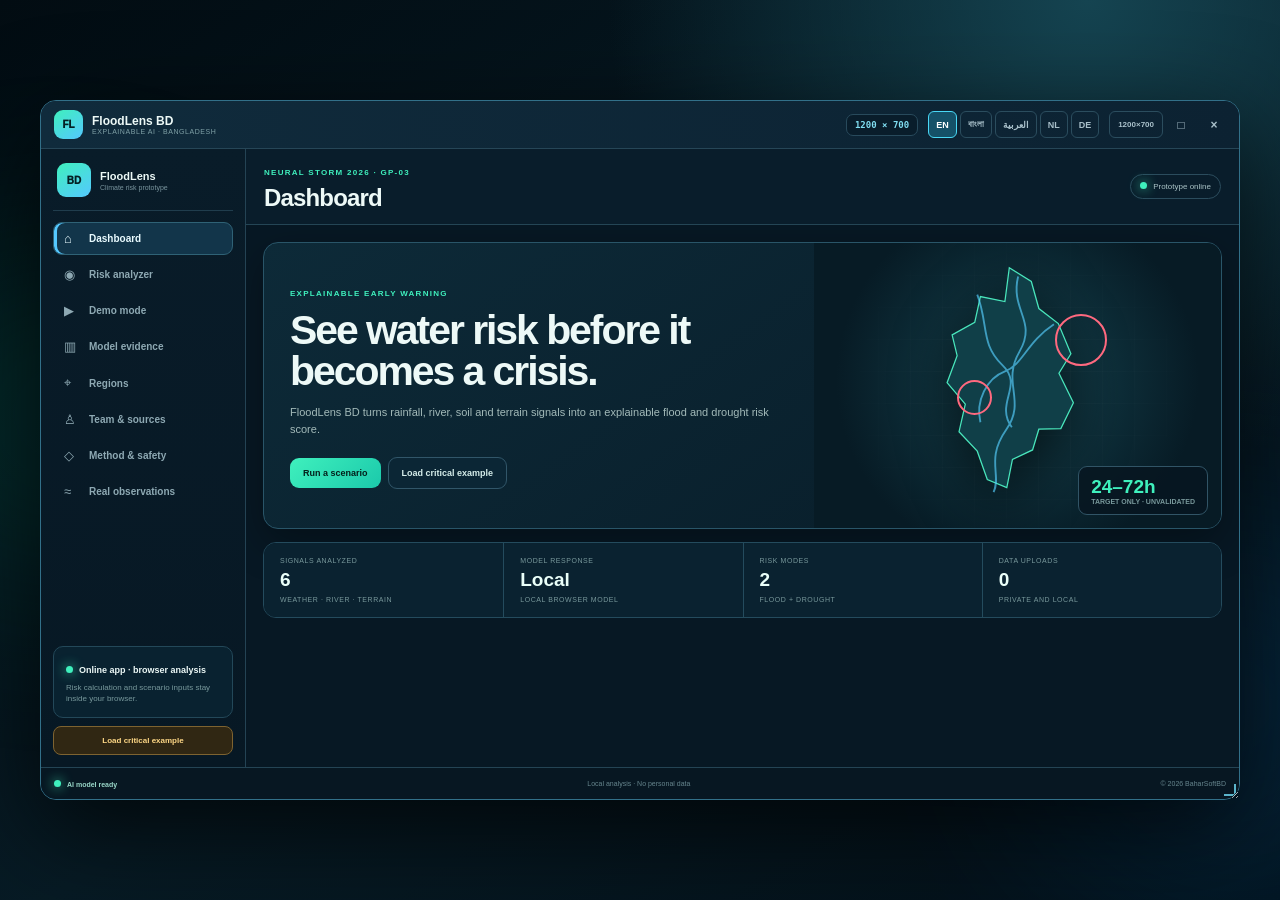
==== index.html @ 5bd51452 "Publish FloodLens BD source, historical-data backtest and submission documentation" ====
<!doctype html>
<html lang="en" dir="ltr">
<head>
  <meta charset="utf-8"><meta name="viewport" content="width=device-width,initial-scale=1">
  <meta name="description" content="FloodLens BD — explainable AI flood and drought risk screening for Bangladesh.">
  <meta name="theme-color" content="#071a24"><title>FloodLens BD — AI Early Warning</title>
  <link rel="icon" type="image/svg+xml" href="favicon.svg?v=4">
  <link rel="shortcut icon" href="favicon.svg?v=4">
  <link rel="stylesheet" href="styles.css?v=4">
</head>
<body>
  <div class="aurora a1"></div><div class="aurora a2"></div>
  <button id="reopenApp" class="reopen hidden" type="button">🌊 Open FloodLens BD</button>
  <section class="desktop-window" id="appWindow" aria-label="FloodLens BD desktop application">
    <header class="titlebar" id="windowDrag">
      <div class="title-brand"><span class="brandmark">FL</span><span><b>FloodLens BD</b><small data-i18n="tagline">Explainable AI · Bangladesh</small></span></div>
      <div class="window-size" id="windowSize">1200 × 700</div>
      <div class="language-bar" aria-label="Language"><button class="lang active" data-lang="en" type="button">EN</button><button class="lang" data-lang="bn" type="button">বাংলা</button><button class="lang" data-lang="ar" type="button">العربية</button><button class="lang" data-lang="nl" type="button">NL</button><button class="lang" data-lang="de" type="button">DE</button></div>
      <div class="window-actions"><button id="normalBtn" type="button" title="Normal size">1200×700</button><button id="maxBtn" type="button" title="Maximize">□</button><button id="closeBtn" class="close" type="button" title="Close">×</button></div>
    </header>
    <div class="app-body">
      <aside class="sidebar">
        <div class="side-profile"><span class="profile-icon">BD</span><div><b>FloodLens</b><small data-i18n="prototype">Climate risk prototype</small></div></div>
        <nav><button class="nav-btn active" data-page="dashboard" type="button"><span>⌂</span><b data-i18n="dashboard">Dashboard</b></button><button class="nav-btn" data-page="analyzer" type="button"><span>◉</span><b data-i18n="analyzer">Risk analyzer</b></button><button class="nav-btn" data-page="demo" type="button"><span>▶</span><b data-i18n="demo">Demo mode</b></button><button class="nav-btn" data-page="evidence" type="button"><span>▥</span><b data-i18n="evidence">Model evidence</b></button><button class="nav-btn" data-page="regions" type="button"><span>⌖</span><b data-i18n="regions">Regions</b></button><button class="nav-btn" data-page="team" type="button"><span>♙</span><b data-i18n="teamSources">Team & sources</b></button><button class="nav-btn" data-page="method" type="button"><span>◇</span><b data-i18n="method">Method & safety</b></button><a class="nav-btn" href="real-data.html" style="text-decoration:none"><span>≈</span><b>Real observations</b></a></nav>
        <div class="side-note"><i></i><b data-i18n="offline">Online app · browser analysis</b><p data-i18n="privacyNote">Scenario inputs stay in your browser.</p></div>
        <button id="sideCritical" class="critical-btn" type="button" data-i18n="critical">Load critical example</button>
      </aside>
      <main class="main-area">
        <header class="page-header"><div><span class="eyebrow">NEURAL STORM 2026 · GP-03</span><h1 id="pageTitle">Dashboard</h1></div><div class="live"><i></i><span data-i18n="online">Prototype online</span></div></header>
        <div class="page-content">
          <section class="page active" data-page-panel="dashboard">
            <div class="hero-card"><div class="hero-copy"><span class="eyebrow" data-i18n="earlyWarning">EXPLAINABLE EARLY WARNING</span><h2 data-i18n="heroTitle">See water risk before it becomes a crisis.</h2><p data-i18n="heroText">FloodLens BD turns rainfall, river, soil and terrain signals into an explainable flood and drought risk score.</p><div><button class="primary go-analyzer" type="button" data-i18n="runScenario">Run a scenario</button><button id="dashCritical" class="secondary" type="button" data-i18n="critical">Load critical example</button></div></div><div class="mini-map" aria-label="Bangladesh risk map"><div class="radar-grid"></div><div class="pulse p1"></div><div class="pulse p2"></div><svg viewBox="0 0 330 390"><path class="country" d="M159 17l35 22 12 43 31 24 20 48-19 31 23 47-20 41-35 1-10 33-32 15-9 45-31-13-16-45-29-31 10-44-29-34 16-43-8-33 36-20 9-41 39 8z"/><path class="river-path" d="M173 31c-13 55 31 70 2 120s12 77-21 124-7 72-20 99M108 60c18 47 5 79 40 112s-13 60 15 99M230 107c-44 29-49 64-78 75s-47 47-39 81"/></svg><div class="map-badge">24–72h<small data-i18n="horizon">target only · unvalidated</small></div></div></div>
            <div class="metric-grid"><article><span data-i18n="signals">Signals analyzed</span><b>6</b><small data-i18n="weather">weather · river · terrain</small></article><article><span data-i18n="response">Model response</span><b>Local</b><small data-i18n="localBrowser">local browser model</small></article><article><span data-i18n="riskModes">Risk modes</span><b>2</b><small data-i18n="floodDrought">flood + drought</small></article><article><span data-i18n="uploads">Data uploads</span><b>0</b><small data-i18n="privateLocal">private and local</small></article></div>
          </section>
          <section class="page" data-page-panel="analyzer">
            <div class="analyzer-shell"><aside class="controls"><label><span data-i18n="region">Region</span><select id="region"><option value="sylhet">Sylhet basin</option><option value="kurigram">Kurigram river belt</option><option value="dhaka">Dhaka urban area</option><option value="khulna">Khulna coastal zone</option><option value="rajshahi">Rajshahi dry zone</option></select></label>
              <div class="slider"><div><label for="rainfall" data-i18n="rainfall">Rainfall · last 24h</label><output id="rainfallOut">145 mm</output></div><input id="rainfall" type="range" min="0" max="300" value="145"></div><div class="slider"><div><label for="river" data-i18n="river">River level above normal</label><output id="riverOut">4.2 m</output></div><input id="river" type="range" min="0" max="10" step="0.1" value="4.2"></div><div class="slider"><div><label for="soil" data-i18n="soil">Soil moisture</label><output id="soilOut">74%</output></div><input id="soil" type="range" min="5" max="100" value="74"></div><div class="slider"><div><label for="forecast" data-i18n="forecast">Forecast rainfall · next 72h</label><output id="forecastOut">180 mm</output></div><input id="forecast" type="range" min="0" max="350" value="180"></div><div class="slider"><div><label for="elevation" data-i18n="elevation">Local elevation</label><output id="elevationOut">12 m</output></div><input id="elevation" type="range" min="1" max="60" value="12"></div><div class="slider"><div><label for="drainage" data-i18n="drainage">Drainage constraint</label><output id="drainageOut">65%</output></div><input id="drainage" type="range" min="0" max="100" value="65"></div><div class="control-actions"><button id="reset" class="ghost" type="button" data-i18n="reset">Reset</button><button id="download" class="primary small" type="button" data-i18n="download">Download report</button></div></aside>
              <div class="results"><div class="score-row"><div class="gauge" id="gauge"><div><strong id="riskScore">78</strong><span>/100</span></div></div><div class="risk-copy"><span class="risk-pill" id="riskPill">HIGH FLOOD RISK</span><h3 id="riskTitle">Prepare now. Conditions are converging.</h3><p id="riskSummary">Heavy rainfall and elevated river level are the dominant risk drivers.</p><div class="confidence"><span data-i18n="confidence">Validation</span><div><i id="confidenceBar"></i></div><b id="confidenceText">Not validated</b></div></div></div><div class="tabs" role="tablist"><button class="active" data-tab="explain" type="button" data-i18n="why">Why this score</button><button data-tab="action" type="button" data-i18n="actions">Recommended actions</button><button data-tab="compare" type="button" data-i18n="compare">Scenario compare</button></div><div class="tab active" id="tab-explain"><div id="factors" class="factors"></div><p class="explain-note" data-i18n="causality">Contribution bars describe this scenario; they do not claim causality.</p></div><div class="tab" id="tab-action"><div id="actions" class="actions"></div></div><div class="tab" id="tab-compare"><div class="compare"><div><span data-i18n="current">Current conditions</span><b id="currentCompare">78</b><small data-i18n="riskScore">risk score</small></div><div class="arrow">→</div><div><span data-i18n="rainMinus">Rainfall −30%</span><b id="betterCompare">59</b><small data-i18n="mitigated">mitigated scenario</small></div></div></div></div>
            </div>
          </section>
          <section class="page" data-page-panel="demo"><div class="intro"><span class="eyebrow" data-i18n="judgeDemo">JUDGE-READY DEMONSTRATION</span><h2 data-i18n="demoTitle">Three scenarios. One clear story.</h2><p data-i18n="demoText">Use these buttons to demonstrate high flood risk, drought risk and a lower-risk baseline in under two minutes.</p></div><div class="demo-grid"><button data-demo="highflood" type="button"><span>01 · FLOOD</span><h3 data-i18n="highFlood">High flood risk</h3><p data-i18n="highFloodText">Kurigram monsoon river overflow with intense rainfall.</p><b data-i18n="runDemo">Run demo →</b></button><button data-demo="drought" type="button"><span>02 · DROUGHT</span><h3 data-i18n="droughtRisk">High drought risk</h3><p data-i18n="droughtText">Rajshahi dry-zone conditions with low rain and soil moisture.</p><b data-i18n="runDemo">Run demo →</b></button><button data-demo="low" type="button"><span>03 · BASELINE</span><h3 data-i18n="lowerRisk">Lower-risk baseline</h3><p data-i18n="lowerRiskText">Balanced conditions for comparison and explanation.</p><b data-i18n="runDemo">Run demo →</b></button></div><div class="demo-script"><b data-i18n="demoScript">Suggested 90-second presentation</b><ol><li data-i18n="demoStep1">Open the flood scenario and show the score plus top contributing signals.</li><li data-i18n="demoStep2">Switch to Recommended actions to show practical community guidance.</li><li data-i18n="demoStep3">Run drought and baseline scenarios to prove the model responds to changing inputs.</li></ol></div></section>
          <section class="page" data-page-panel="evidence"><div class="intro compact"><span class="eyebrow" data-i18n="technicalEvidence">TECHNICAL EVIDENCE</span><h2 data-i18n="performanceTitle">Model performance & data transparency</h2><p data-i18n="performanceText">Deterministic synthetic benchmark for software verification—not operational hydrological validation.</p></div><div class="performance-grid"><article><span>Accuracy</span><b>82.9%</b><i style="--metric:82.9%"></i></article><article><span>Precision</span><b>84.5%</b><i style="--metric:84.5%"></i></article><article><span>Recall</span><b>96.8%</b><i style="--metric:96.8%"></i></article><article><span>F1 score</span><b>90.2%</b><i style="--metric:90.2%"></i></article><article><span>False positives</span><b>290</b><small>synthetic test cases</small></article><article><span>Samples</span><b>2,000</b><small>synthetic scenarios</small></article></div><div class="evidence-columns"><section><h3 data-i18n="confusion">Confusion matrix</h3><div class="matrix"><span></span><b>Pred −</b><b>Pred +</b><b>Actual −</b><strong>73</strong><strong>290</strong><b>Actual +</b><strong>53</strong><strong>1584</strong></div></section><section><h3 data-i18n="modelDetails">AI model details</h3><ul><li><b>Model:</b> Illustrative logistic flood scoring; separate unvalidated drought heuristic</li><li><b>Implementation:</b> JavaScript scenario sandbox; Python historical-data model and evaluation published on GitHub</li><li><b>Features:</b> Rainfall, river, soil, forecast, elevation, drainage</li><li><b>Explainability:</b> Per-feature contribution ranking</li><li><b>Latency:</b> local browser calculation; device-dependent, no validated latency claim</li></ul></section><section><h3 data-i18n="dataStatus">Data status & limitations</h3><ul><li>Current benchmark data is deterministic and synthetic.</li><li>No claim of operational forecasting accuracy is made.</li><li>290 false positives out of 363 negative cases: specificity 20.11%. Balanced accuracy 58.44%; always-positive baseline accuracy 81.85%. Threshold calibration and independent data are needed.</li><li>Production use requires verified FFWC/BWDB/BMD observations.</li></ul></section></div><p><a href="real-data.html" style="color:#72e6ce">View real observations and Python 24h backtest →</a> <small>Separate single-gauge evaluation; the synthetic figures below do not apply to that model.</small></p><div class="benchmark-warning"><b data-i18n="honestEvidence">Honest evidence</b><span data-i18n="honestEvidenceText">These metrics verify prototype behaviour only. They must not be presented as real-world disaster prediction performance.</span></div></section>
          <section class="page" data-page-panel="regions"><div class="intro"><span class="eyebrow" data-i18n="context">BANGLADESH CONTEXT</span><h2 data-i18n="library">Regional scenario library</h2><p data-i18n="libraryText">Start from representative conditions, then replace them with verified local observations.</p></div><div class="region-grid"><button data-preset="sylhet" type="button"><span>01</span><h3>Sylhet basin</h3><p>Flash flood · river overflow</p><b data-i18n="load">Load scenario →</b></button><button data-preset="kurigram" type="button"><span>02</span><h3>Kurigram belt</h3><p>Monsoon river flooding</p><b data-i18n="load">Load scenario →</b></button><button data-preset="dhaka" type="button"><span>03</span><h3>Dhaka urban</h3><p>Waterlogging · drainage stress</p><b data-i18n="load">Load scenario →</b></button><button data-preset="rajshahi" type="button"><span>04</span><h3>Rajshahi dry zone</h3><p>Drought · low soil moisture</p><b data-i18n="load">Load scenario →</b></button></div></section>
          <section class="page" data-page-panel="team"><div class="intro compact"><span class="eyebrow">GREEN PLANET · GP-03</span><h2 data-i18n="teamTitle">Team, submission & official sources</h2><p data-i18n="teamText">FloodLens BD is a pre-hackathon preparation prototype for the Flood & Drought Early Warning System challenge.</p></div><div class="team-grid" style="grid-template-columns:1fr"><article><span class="avatar">ZH</span><div><small>SOLO PARTICIPANT · DESIGN, ENGINEERING &amp; AI</small><h3>MD Zakir Hossain</h3><p>Product concept, interface design, Python/AI implementation, model evaluation, documentation and presentation.</p></div></article></div><div class="source-grid"><a href="https://github.com/mdzakirhossen23/floodlens-bd" target="_blank" rel="noopener"><b>GitHub</b><span>Public source · MD Zakir Hossain</span></a><a href="https://ffwc.gov.bd/" target="_blank" rel="noopener"><b>FFWC</b><span>Flood Forecasting and Warning Centre</span></a><a href="https://www.bwdb.gov.bd/" target="_blank" rel="noopener"><b>BWDB</b><span>Bangladesh Water Development Board</span></a><a href="https://www.bmd.gov.bd/" target="_blank" rel="noopener"><b>BMD</b><span>Bangladesh Meteorological Department</span></a></div><div class="submission-check"><h3 data-i18n="submissionChecklist">Submission readiness checklist</h3><div><span class="done">✓</span><p><b>Working MVP</b><small>Interactive risk analyzer and explainability</small></p><span class="done">✓</span><p><b>Performance evidence</b><small>Synthetic benchmark clearly labelled</small></p><span class="done">✓</span><p><b>Responsible AI disclosure</b><small>Limitations, privacy and official-source notice</small></p><span class="pending">!</span><p><b>Official 48-hour build</b><small>Disclose Oct 28 preparation and document Nov 2–4 changes; confirm eligibility with organizers</small></p><span class="done">✓</span><p><b>Public GitHub + screenshots</b><small>Source, Python training, data attribution, setup and AI-tool disclosure published</small></p><span class="pending">!</span><p><b>Devpost submission</b><small>Deadline: Nov 4, 2026 · 8:30 PM Bangladesh (8:00 PM IST)</small></p></div></div></section>
          <section class="page" data-page-panel="method"><div class="method-layout"><div class="intro"><span class="eyebrow" data-i18n="responsible">RESPONSIBLE AI</span><h2 data-i18n="transparent">Transparent by design.</h2><p data-i18n="methodText">FloodLens uses a lightweight logistic-risk model so every prediction can be decomposed into understandable signal contributions.</p></div><div class="method-cards"><article><b>01</b><h3 data-i18n="measure">Measure</h3><p data-i18n="measureText">Rainfall, river level, soil, forecast, elevation and drainage.</p></article><article><b>02</b><h3 data-i18n="explain">Explain</h3><p data-i18n="explainText">Rank positive risk contributions for every scenario.</p></article><article><b>03</b><h3 data-i18n="act">Act</h3><p data-i18n="actText">Translate risk bands into practical preparedness steps.</p></article></div></div><div class="disclaimer"><b data-i18n="notice">Important safety notice</b><p data-i18n="noticeText">FloodLens BD is an educational hackathon prototype. It is not an official forecast or replacement for FFWC, BWDB, BMD or local authorities.</p></div></section>
        </div>
      </main>
    </div>
    <footer class="app-footer"><span><i></i><b data-i18n="ready">AI model ready</b></span><span data-i18n="footerMiddle">Local analysis · No personal data</span><span>© 2026 BaharSoftBD</span></footer><div class="resize-hint" aria-hidden="true"></div>
  </section>
  <script src="app.js?v=20261103-fix1"></script>
</body>
</html>
---- styles.css ----
:root{--bg:#031019;--window:#071824;--panel:#0b2230;--panel2:#0e2b39;--line:#21485a;--text:#edf9f7;--muted:#91aaa9;--aqua:#3ff0bd;--cyan:#54c8ff;--yellow:#ffc85b;--red:#ff697f;--shadow:0 30px 100px #000b}*{box-sizing:border-box}html,body{width:100%;height:100%;margin:0;overflow:hidden}body{display:grid;place-items:center;background:radial-gradient(circle at 85% 0,#154451 0,transparent 34%),linear-gradient(145deg,#020c12,#071b25 52%,#031018);color:var(--text);font-family:Inter,"Noto Sans Bengali","Segoe UI",Arial,sans-serif}.aurora{position:fixed;border-radius:50%;filter:blur(100px);opacity:.13;pointer-events:none}.a1{width:360px;height:360px;background:#00d9a0;left:-120px;top:26%}.a2{width:420px;height:420px;background:#1998ff;right:-160px;top:55%}.hidden{display:none!important}.desktop-window{position:fixed;left:50%;top:50%;transform:translate(-50%,-50%);display:grid;grid-template-rows:48px minmax(0,1fr) 32px;width:min(1200px,calc(100vw - 28px));height:min(700px,calc(100dvh - 28px));min-width:720px;min-height:500px;overflow:hidden;resize:both;border:1px solid #327089;border-radius:16px;background:var(--window);box-shadow:var(--shadow);z-index:3}.desktop-window.maximized{inset:0!important;width:100vw!important;height:100dvh!important;max-width:none;max-height:none;border-radius:0;resize:none;transform:none!important}.titlebar{display:grid;grid-template-columns:minmax(180px,1fr) auto auto auto;align-items:center;gap:10px;padding:0 10px 0 13px;border-bottom:1px solid #264657;background:linear-gradient(90deg,#102b3c,#0c2232);user-select:none;cursor:move}.title-brand{display:flex;align-items:center;gap:9px;min-width:0}.brandmark,.profile-icon{display:grid;place-items:center;border-radius:9px;background:linear-gradient(145deg,var(--aqua),var(--cyan));color:#042024;font-weight:950}.brandmark{width:29px;height:29px;font-size:10px}.title-brand b,.title-brand small{display:block}.title-brand b{font-size:12px;white-space:nowrap}.title-brand small{color:#7fa0a6;font-size:7px;letter-spacing:.08em;text-transform:uppercase}.window-size{padding:5px 8px;border:1px solid #284a5c;border-radius:7px;background:#091d2b;color:#81dff3;font:800 9px ui-monospace,monospace}.language-bar,.window-actions{display:flex;align-items:center;gap:3px}.titlebar button{height:27px;border:1px solid transparent;border-radius:6px;background:transparent;color:#a9c0ca;font-size:9px;font-weight:850;cursor:pointer}.language-bar button{padding:0 7px;border-color:#2b4d5e}.language-bar button.active{border-color:#49d8f6;background:#155168;color:white}.window-actions button{min-width:30px;padding:0 8px;font-size:12px}.window-actions button:first-child{font-size:8px;border-color:#2b4d5e}.window-actions button:hover{background:#1a3a4d;color:white}.window-actions .close:hover{background:#b64050}.app-body{display:grid;grid-template-columns:205px minmax(0,1fr);min-height:0;overflow:hidden}.sidebar{display:flex;flex-direction:column;min-height:0;padding:14px 12px 12px;border-right:1px solid #244354;background:linear-gradient(180deg,#091c29,#071824)}.side-profile{display:flex;align-items:center;gap:9px;padding:0 4px 13px;margin-bottom:11px;border-bottom:1px solid #203d4d}.profile-icon{width:34px;height:34px;font-size:10px}.side-profile b,.side-profile small{display:block}.side-profile b{font-size:11px}.side-profile small{margin-top:2px;color:#78949d;font-size:7px}.sidebar nav{display:grid;gap:5px}.nav-btn{display:grid;grid-template-columns:25px 1fr;align-items:center;width:100%;padding:10px;border:1px solid transparent;border-radius:9px;background:transparent;color:#8ea9b3;text-align:left;cursor:pointer}.nav-btn span{font-size:13px}.nav-btn b{font-size:10px}.nav-btn.active{border-color:#2f6276;background:#12354a;color:#e9fbff;box-shadow:inset 3px 0 var(--cyan)}.nav-btn:hover{color:white;background:#0e2b3d}.side-note{margin-top:auto;padding:12px;border:1px solid #234859;border-radius:10px;background:#092230}.side-note i,.app-footer i,.live i{display:inline-block;width:7px;height:7px;margin-right:6px;border-radius:50%;background:var(--aqua);box-shadow:0 0 12px var(--aqua)}.side-note b{font-size:9px}.side-note p{margin:5px 0 0;color:#78999c;font-size:8px;line-height:1.45}.critical-btn{margin-top:8px;padding:9px;border:1px solid #7e6330;border-radius:8px;background:#302713;color:#ffd987;font-size:8px;font-weight:850;cursor:pointer}.main-area{display:grid;grid-template-rows:76px minmax(0,1fr);min-width:0;min-height:0;overflow:hidden}.page-header{display:flex;align-items:center;justify-content:space-between;gap:15px;padding:12px 18px;border-bottom:1px solid #244555;background:#091d2b}.eyebrow{color:var(--aqua);font-size:8px;font-weight:900;letter-spacing:.16em}.page-header h1{margin:5px 0 0;font-size:24px;letter-spacing:-.035em}.live{padding:7px 9px;border:1px solid #2b4c5d;border-radius:999px;color:#a9c2c5;font-size:8px}.page-content{position:relative;min-height:0;overflow:hidden}.page{display:none;height:100%;min-height:0;overflow-y:auto;padding:17px;scrollbar-width:thin;scrollbar-color:#32687b #081b29}.page.active{display:block}.hero-card{display:grid;grid-template-columns:1.15fr .85fr;min-height:285px;overflow:hidden;border:1px solid #295568;border-radius:15px;background:linear-gradient(145deg,#0d2a38,#081c28);box-shadow:0 14px 40px #0005}.hero-copy{align-self:center;padding:26px}.hero-copy h2{max-width:570px;margin:10px 0 12px;font-size:clamp(28px,3.2vw,43px);line-height:1;letter-spacing:-.05em}.hero-copy p{max-width:620px;margin:0 0 18px;color:#a3bab9;font-size:11px;line-height:1.6}.primary,.secondary,.ghost{border-radius:9px;padding:10px 13px;font-size:9px;font-weight:850;cursor:pointer}.primary{border:0;background:linear-gradient(135deg,var(--aqua),#1bc9ab);color:#04201b}.secondary,.ghost{margin-left:7px;border:1px solid #315669;background:#0b2635;color:#d6eeeb}.mini-map{position:relative;min-height:285px;overflow:hidden;background:radial-gradient(circle at 50% 48%,#154450,#071b25 72%)}.radar-grid{position:absolute;inset:0;background-image:linear-gradient(#ffffff08 1px,transparent 1px),linear-gradient(90deg,#ffffff08 1px,transparent 1px);background-size:32px 32px;mask-image:radial-gradient(circle,#000,transparent 78%)}.mini-map svg{position:absolute;left:18%;top:5%;width:62%;height:86%;filter:drop-shadow(0 15px 28px #000a)}.country{fill:#103f48;stroke:#49e6bc;stroke-width:2}.river-path{fill:none;stroke:#56cfff;stroke-width:3;opacity:.65}.pulse{position:absolute;z-index:2;border:2px solid var(--red);border-radius:50%;animation:pulse 2s infinite}.p1{width:52px;height:52px;right:28%;top:25%}.p2{width:35px;height:35px;left:35%;top:48%;animation-delay:.7s}@keyframes pulse{0%{transform:scale(.5);opacity:1}100%{transform:scale(1.7);opacity:0}}.map-badge{position:absolute;right:13px;bottom:13px;padding:9px 12px;border:1px solid #315466;border-radius:9px;background:#071721dd;color:var(--aqua);font-size:19px;font-weight:900}.map-badge small{display:block;color:#78989b;font-size:7px;text-transform:uppercase}.metric-grid{display:grid;grid-template-columns:repeat(4,1fr);margin-top:13px;border:1px solid #244b5d;border-radius:13px;overflow:hidden}.metric-grid article{padding:14px 16px;background:#0a2230}.metric-grid article+article{border-left:1px solid #244b5d}.metric-grid span,.metric-grid small{display:block;color:#78989b;font-size:7px;text-transform:uppercase;letter-spacing:.08em}.metric-grid b{display:block;margin:5px 0;color:#eafff9;font-size:19px}.analyzer-shell{display:grid;grid-template-columns:300px minmax(430px,1fr);min-height:100%;border:1px solid #28515b;border-radius:14px;background:#081c25;overflow:hidden}.controls{padding:16px 18px;border-right:1px solid var(--line);background:#091b24}.controls>label{display:grid;gap:5px;color:#8fa9a6;font-size:8px;font-weight:800}select{width:100%;padding:8px;border:1px solid #2c5360;border-radius:8px;background:#0d2a35;color:white;font-size:9px}.slider{margin:13px 0}.slider>div{display:flex;justify-content:space-between;gap:12px;margin-bottom:5px}.slider label{font-size:8px;color:#9bb2b0}.slider output{font-size:8px;color:var(--aqua);font-weight:850}input[type=range]{width:100%;accent-color:var(--aqua)}.control-actions{display:flex;justify-content:space-between;gap:8px;margin-top:16px}.control-actions .secondary,.control-actions .ghost{margin:0}.small{padding:9px 11px}.results{min-width:0;padding:19px}.score-row{display:grid;grid-template-columns:140px 1fr;gap:22px;align-items:center}.gauge{--score:78;width:132px;height:132px;border-radius:50%;display:grid;place-items:center;background:conic-gradient(var(--aqua) calc(var(--score)*1%),#15333c 0);position:relative}.gauge:after{content:"";position:absolute;inset:10px;border-radius:50%;background:#0a2029}.gauge>div{position:relative;z-index:2}.gauge strong{font-size:42px}.gauge span{font-size:10px;color:#799896}.risk-pill{display:inline-block;padding:5px 8px;border:1px solid #ff697f55;border-radius:999px;background:#ff697f18;color:#ff91a2;font-size:7px;font-weight:900;letter-spacing:.08em}.risk-copy h3{margin:9px 0 5px;font-size:19px}.risk-copy p{margin:0;color:var(--muted);font-size:9px;line-height:1.5}.confidence{display:grid;grid-template-columns:auto 1fr auto;align-items:center;gap:8px;margin-top:12px;color:#8aa4a2;font-size:7px}.confidence>div{height:4px;background:#15333c;border-radius:9px;overflow:hidden}.confidence i{display:block;width:86%;height:100%;background:var(--cyan)}.tabs{display:flex;gap:5px;margin:17px 0 12px;border-bottom:1px solid var(--line)}.tabs button{padding:8px 9px;border:0;border-bottom:2px solid transparent;background:none;color:#789794;font-size:8px;font-weight:800;cursor:pointer}.tabs button.active{border-color:var(--aqua);color:var(--aqua)}.tab{display:none}.tab.active{display:block}.factor{display:grid;grid-template-columns:125px 1fr 38px;align-items:center;gap:9px;margin:8px 0;color:#a7bfbd;font-size:8px}.factor>div{height:6px;overflow:hidden;border-radius:9px;background:#14313a}.factor i{display:block;height:100%;border-radius:9px;background:linear-gradient(90deg,var(--cyan),var(--aqua))}.factor b{text-align:right;color:#dceeea}.explain-note{margin-top:10px;color:#668583;font-size:7px}.actions{display:grid;grid-template-columns:1fr 1fr;gap:7px}.actions article{padding:9px;border:1px solid var(--line);border-radius:9px;background:#0b252f}.actions b{color:var(--yellow);font-size:8px}.actions p{margin:4px 0 0;color:#a3bab8;font-size:8px;line-height:1.4}.compare{display:grid;grid-template-columns:1fr auto 1fr;align-items:center;gap:12px}.compare>div:not(.arrow){padding:13px;border:1px solid var(--line);border-radius:10px;background:#0b252f}.compare span,.compare small{display:block;color:#819c99;font-size:7px}.compare b{font-size:28px;color:var(--aqua)}.arrow{color:var(--cyan);font-size:19px}.intro{max-width:680px;padding:10px 4px 18px}.intro h2{margin:8px 0;font-size:30px}.intro p{color:var(--muted);font-size:10px;line-height:1.6}.region-grid{display:grid;grid-template-columns:repeat(2,1fr);gap:11px}.region-grid button{padding:20px;border:1px solid var(--line);border-radius:13px;background:linear-gradient(145deg,#0d2933,#081b24);color:white;text-align:left;cursor:pointer;transition:.2s}.region-grid button:hover{transform:translateY(-3px);border-color:var(--aqua)}.region-grid span{color:var(--aqua);font-size:8px}.region-grid h3{margin:17px 0 5px;font-size:16px}.region-grid p{color:var(--muted);font-size:9px}.region-grid b{color:var(--cyan);font-size:8px}.method-layout{display:grid;grid-template-columns:.75fr 1.25fr;align-items:center;gap:32px}.method-cards{display:grid;grid-template-columns:repeat(3,1fr);gap:9px}.method-cards article{padding:18px;border:1px solid var(--line);border-radius:12px;background:#0a202a}.method-cards b{color:var(--aqua);font-size:8px}.method-cards h3{margin:16px 0 6px;font-size:14px}.method-cards p{color:#8da6a4;font-size:8px;line-height:1.5}.disclaimer{margin-top:18px;padding:14px 17px;border:1px solid #7b662a;border-radius:11px;background:#2c260e88}.disclaimer b{color:var(--yellow);font-size:9px}.disclaimer p{margin:5px 0 0;color:#c6bb94;font-size:8px;line-height:1.5}.app-footer{display:flex;align-items:center;justify-content:space-between;gap:12px;padding:0 13px;border-top:1px solid #244454;background:#071722;color:#66858d;font-size:7px}.app-footer span:first-child{color:#9ad9ca}.resize-hint{position:absolute;right:3px;bottom:3px;width:12px;height:12px;border-right:2px solid #5bb4ca;border-bottom:2px solid #5bb4ca;pointer-events:none}.reopen{position:fixed;z-index:5;padding:13px 18px;border:1px solid var(--aqua);border-radius:12px;background:#0d2d3c;color:white;font-weight:850;cursor:pointer}html[dir=rtl] .nav-btn{text-align:right}html[dir=rtl] .sidebar{border-right:0;border-left:1px solid #244354}html[dir=rtl] .controls{border-right:0;border-left:1px solid var(--line)}html[dir=rtl] .secondary,html[dir=rtl] .ghost{margin-left:0;margin-right:7px}
@media(max-width:900px){body{display:block}.desktop-window{inset:0!important;transform:none!important;width:100vw!important;height:100dvh!important;min-width:0;min-height:0;border:0;border-radius:0;resize:none}.titlebar{grid-template-columns:minmax(125px,1fr) auto auto}.window-size{display:none}.language-bar{overflow-x:auto}.language-bar button{padding:0 5px}.window-actions button:first-child{display:none}.app-body{grid-template-columns:68px minmax(0,1fr)}.sidebar{padding:11px 7px}.side-profile{justify-content:center}.side-profile>div,.nav-btn b,.side-note,.critical-btn{display:none}.nav-btn{grid-template-columns:1fr;place-items:center;padding:11px 5px}.main-area{grid-template-rows:67px}.page-header{padding:10px 13px}.page-header h1{font-size:20px}.hero-card{grid-template-columns:1fr}.mini-map{min-height:220px}.metric-grid{grid-template-columns:1fr 1fr}.analyzer-shell{grid-template-columns:1fr;overflow:visible}.controls{border-right:0;border-bottom:1px solid var(--line)}.method-layout{grid-template-columns:1fr}.app-footer span:nth-child(2){display:none}.resize-hint{display:none}}
@media(max-width:560px){.titlebar{grid-template-columns:minmax(95px,1fr) auto}.language-bar{grid-row:2;grid-column:1/-1;display:none}.title-brand small,.window-actions button:first-child{display:none}.window-actions{justify-self:end}.page{padding:11px}.hero-copy{padding:20px}.hero-copy h2{font-size:31px}.hero-copy>div{display:grid;gap:7px}.secondary{margin:0}.metric-grid{grid-template-columns:1fr 1fr}.metric-grid article{padding:11px}.metric-grid article:nth-child(3){border-left:0}.score-row{grid-template-columns:1fr}.gauge{margin:auto}.results{padding:14px}.region-grid,.method-cards,.actions{grid-template-columns:1fr}.factor{grid-template-columns:95px 1fr 34px}.page-header .live{display:none}.app-footer{font-size:6px}}

/* Competition readiness pages */
.sidebar nav{gap:3px}.nav-btn{padding:8px 10px}.intro.compact{padding-bottom:10px}.demo-grid{display:grid;grid-template-columns:repeat(3,1fr);gap:11px}.demo-grid button{min-height:175px;padding:19px;border:1px solid #2b5365;border-radius:13px;background:linear-gradient(145deg,#0d2b39,#081c28);color:var(--text);text-align:left;cursor:pointer;transition:.2s}.demo-grid button:hover{transform:translateY(-3px);border-color:var(--aqua);box-shadow:0 12px 30px #0005}.demo-grid span{color:var(--aqua);font-size:8px;font-weight:900;letter-spacing:.12em}.demo-grid h3{margin:24px 0 7px;font-size:17px}.demo-grid p{min-height:43px;color:var(--muted);font-size:9px;line-height:1.55}.demo-grid b{color:var(--cyan);font-size:8px}.demo-grid button:nth-child(2){border-color:#81643a}.demo-grid button:nth-child(2) span,.demo-grid button:nth-child(2) b{color:var(--yellow)}.demo-script{margin-top:13px;padding:14px 17px;border:1px solid #275367;border-radius:12px;background:#0a2230}.demo-script>b{color:#7ee8ff;font-size:10px}.demo-script ol{display:grid;grid-template-columns:repeat(3,1fr);gap:18px;margin:10px 0 0;padding-left:18px;color:#9fb5b7;font-size:8px;line-height:1.5}.performance-grid{display:grid;grid-template-columns:repeat(6,1fr);gap:8px}.performance-grid article{position:relative;min-width:0;padding:13px;border:1px solid #264c5d;border-radius:11px;background:#0a2230;overflow:hidden}.performance-grid span,.performance-grid small{display:block;color:#819da1;font-size:7px;text-transform:uppercase}.performance-grid b{display:block;margin:7px 0;font-size:19px}.performance-grid i{display:block;width:var(--metric);height:3px;border-radius:9px;background:linear-gradient(90deg,var(--cyan),var(--aqua))}.evidence-columns{display:grid;grid-template-columns:.85fr 1.15fr 1.2fr;gap:10px;margin-top:10px}.evidence-columns>section{padding:13px;border:1px solid #264b5d;border-radius:11px;background:#091f2c}.evidence-columns h3{margin:0 0 10px;color:#dff8f3;font-size:11px}.evidence-columns ul{margin:0;padding-left:16px;color:#93adb0;font-size:8px;line-height:1.65}.matrix{display:grid;grid-template-columns:auto 1fr 1fr;gap:4px;align-items:center;text-align:center}.matrix>*{padding:5px;border-radius:5px;background:#102d3a;font-size:7px}.matrix strong{color:var(--aqua);font-size:12px}.benchmark-warning{display:flex;align-items:center;gap:12px;margin-top:10px;padding:10px 13px;border:1px solid #896d32;border-radius:10px;background:#342a1188}.benchmark-warning b{flex:none;color:var(--yellow);font-size:9px}.benchmark-warning span{color:#c8bd97;font-size:8px}.team-grid{display:grid;grid-template-columns:1fr 1fr;gap:10px}.team-grid article{display:flex;align-items:center;gap:13px;padding:15px;border:1px solid #285264;border-radius:12px;background:#0a2230}.avatar{flex:none;display:grid;place-items:center;width:48px;height:48px;border-radius:13px;background:linear-gradient(145deg,var(--aqua),var(--cyan));color:#042024;font-size:12px;font-weight:950}.team-grid small{color:var(--aqua);font-size:7px;font-weight:900;letter-spacing:.12em}.team-grid h3{margin:4px 0;font-size:14px}.team-grid p{margin:0;color:var(--muted);font-size:8px;line-height:1.5}.source-grid{display:grid;grid-template-columns:repeat(3,1fr);gap:8px;margin-top:10px}.source-grid a{padding:11px;border:1px solid #2a5264;border-radius:10px;background:#0a2130;color:var(--text);text-decoration:none}.source-grid a:hover{border-color:var(--aqua)}.source-grid b,.source-grid span{display:block}.source-grid b{color:var(--cyan);font-size:10px}.source-grid span{margin-top:3px;color:#91a9ad;font-size:7px}.submission-check{margin-top:10px;padding:13px;border:1px solid #294f60;border-radius:11px;background:#091e2b}.submission-check h3{margin:0 0 10px;font-size:11px}.submission-check>div{display:grid;grid-template-columns:20px 1fr 20px 1fr;gap:8px 10px;align-items:center}.submission-check>div>span{display:grid;place-items:center;width:18px;height:18px;border-radius:50%;font-size:8px;font-weight:950}.submission-check .done{background:#165044;color:#6affda}.submission-check .pending{background:#5b421b;color:#ffd27b}.submission-check p{margin:0}.submission-check p b,.submission-check p small{display:block}.submission-check p b{font-size:8px}.submission-check p small{margin-top:2px;color:#829ca1;font-size:7px}
@media(max-width:900px){.demo-grid,.performance-grid{grid-template-columns:repeat(2,1fr)}.demo-script ol,.evidence-columns,.team-grid,.source-grid{grid-template-columns:1fr}.submission-check>div{grid-template-columns:20px 1fr}.sidebar nav{gap:5px}.nav-btn{padding:10px 5px}}
@media(max-width:560px){.demo-grid,.performance-grid{grid-template-columns:1fr}.demo-script ol{grid-template-columns:1fr}.benchmark-warning{align-items:flex-start;flex-direction:column}}
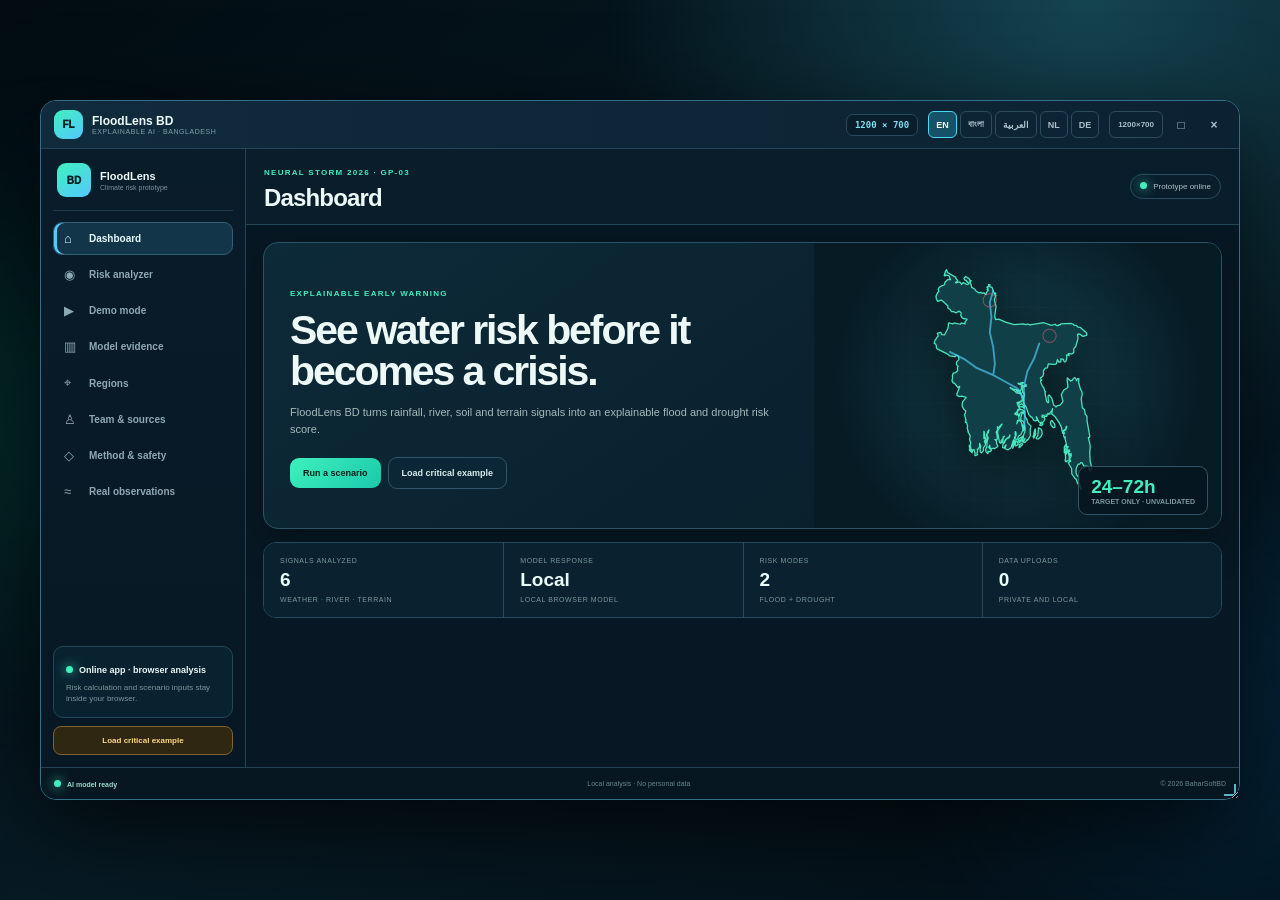
==== commit 9c94b1bd: "Replace dashboard placeholder with geographic Bangladesh outline" ====
--- a/index.html
+++ b/index.html
@@ -29,7 +29,7 @@
         <header class="page-header"><div><span class="eyebrow">NEURAL STORM 2026 · GP-03</span><h1 id="pageTitle">Dashboard</h1></div><div class="live"><i></i><span data-i18n="online">Prototype online</span></div></header>
         <div class="page-content">
           <section class="page active" data-page-panel="dashboard">
-            <div class="hero-card"><div class="hero-copy"><span class="eyebrow" data-i18n="earlyWarning">EXPLAINABLE EARLY WARNING</span><h2 data-i18n="heroTitle">See water risk before it becomes a crisis.</h2><p data-i18n="heroText">FloodLens BD turns rainfall, river, soil and terrain signals into an explainable flood and drought risk score.</p><div><button class="primary go-analyzer" type="button" data-i18n="runScenario">Run a scenario</button><button id="dashCritical" class="secondary" type="button" data-i18n="critical">Load critical example</button></div></div><div class="mini-map" aria-label="Bangladesh risk map"><div class="radar-grid"></div><div class="pulse p1"></div><div class="pulse p2"></div><svg viewBox="0 0 330 390"><path class="country" d="M159 17l35 22 12 43 31 24 20 48-19 31 23 47-20 41-35 1-10 33-32 15-9 45-31-13-16-45-29-31 10-44-29-34 16-43-8-33 36-20 9-41 39 8z"/><path class="river-path" d="M173 31c-13 55 31 70 2 120s12 77-21 124-7 72-20 99M108 60c18 47 5 79 40 112s-13 60 15 99M230 107c-44 29-49 64-78 75s-47 47-39 81"/></svg><div class="map-badge">24–72h<small data-i18n="horizon">target only · unvalidated</small></div></div></div>
+            <div class="hero-card"><div class="hero-copy"><span class="eyebrow" data-i18n="earlyWarning">EXPLAINABLE EARLY WARNING</span><h2 data-i18n="heroTitle">See water risk before it becomes a crisis.</h2><p data-i18n="heroText">FloodLens BD turns rainfall, river, soil and terrain signals into an explainable flood and drought risk score.</p><div><button class="primary go-analyzer" type="button" data-i18n="runScenario">Run a scenario</button><button id="dashCritical" class="secondary" type="button" data-i18n="critical">Load critical example</button></div></div><div class="mini-map" aria-label="Bangladesh risk map"><div class="radar-grid"></div><svg xmlns="http://www.w3.org/2000/svg" viewBox="0 0 330 390" role="img" aria-label="Bangladesh geographic outline with illustrative rivers"><title>Bangladesh</title><desc>Natural Earth country boundary. Rivers and pulse markers are illustrative, not live flood warnings.</desc><path class="country" fill="#103f48" stroke="#49e6bc" stroke-width="1.6" stroke-linejoin="round" fill-rule="evenodd" d="M286.9,296.3L287.8,301.7L286.9,310.8L287.7,325.0L290.3,335.5L290.0,337.7L286.6,339.8L284.1,333.0L277.4,332.4L274.9,327.6L273.1,327.0L271.1,329.5L268.4,329.7L265.3,336.6L265.1,344.0L267.8,348.9L270.0,350.8L269.8,358.0L273.7,368.3L273.3,370.0L267.0,358.6L265.7,354.1L262.9,351.6L258.5,345.3L258.1,336.6L253.1,328.2L252.9,327.2L253.6,327.6L254.7,325.4L256.6,325.1L255.1,321.0L257.6,316.4L257.2,312.5L255.7,315.8L254.7,315.8L254.7,312.5L253.6,313.5L252.9,311.9L253.1,310.5L255.1,309.3L253.5,309.0L255.1,307.2L250.1,307.5L251.6,303.1L252.9,301.9L251.0,303.2L247.7,288.5L247.7,286.4L248.4,286.8L247.6,286.1L246.9,288.0L245.4,284.3L245.7,281.9L246.9,280.3L245.2,276.8L248.8,275.0L250.6,269.7L249.5,269.7L249.0,273.4L244.3,277.0L246.2,279.1L246.2,280.2L244.0,280.8L241.7,270.5L238.0,263.2L231.1,253.3L226.4,249.7L227.9,241.2L226.4,245.4L223.9,247.4L223.8,250.2L220.1,248.9L221.2,249.7L220.8,250.8L217.1,251.1L219.4,252.2L218.5,253.5L214.6,253.4L214.5,252.2L211.2,251.8L212.1,253.4L210.5,254.3L215.0,255.7L215.6,256.9L214.4,260.8L212.3,262.7L208.2,263.6L206.1,262.6L202.3,254.4L201.5,254.6L203.0,257.1L203.3,260.0L200.5,260.8L198.1,260.1L194.6,254.4L192.4,254.3L191.5,251.8L190.1,250.9L185.9,239.0L181.1,231.7L181.7,224.3L183.2,219.6L182.3,217.7L182.9,216.3L181.1,216.4L180.2,215.1L179.6,208.8L181.4,206.6L185.8,205.9L185.8,203.7L185.3,202.5L183.8,202.5L185.1,204.1L184.7,205.3L183.2,204.7L180.0,206.3L179.1,202.1L181.4,200.0L180.2,199.5L177.3,200.4L176.7,202.0L172.8,200.8L174.0,202.4L178.3,203.4L178.4,208.8L176.9,212.6L164.5,209.7L160.5,207.7L160.5,208.4L168.1,213.4L170.2,216.1L177.9,218.0L180.1,221.8L180.3,223.9L179.2,222.4L179.5,228.5L178.0,230.6L177.0,230.8L177.3,228.9L175.3,230.7L171.6,231.2L171.3,232.2L174.7,240.4L176.3,241.7L175.2,242.6L172.8,242.4L170.6,247.4L169.1,247.7L169.8,249.3L168.4,248.9L167.2,249.7L170.6,251.4L171.1,250.3L172.0,250.4L173.7,252.8L174.8,258.6L171.9,260.5L171.0,265.6L172.6,260.8L175.4,260.3L177.4,261.5L179.9,267.3L178.8,266.8L180.5,272.6L180.3,276.3L177.3,282.9L174.2,284.5L171.4,290.2L169.1,289.9L168.0,288.9L169.9,283.2L169.3,278.1L168.4,277.8L168.2,282.6L169.4,284.4L167.6,286.4L167.0,289.6L165.0,292.7L161.8,303.5L157.0,306.8L152.0,305.1L153.8,299.0L150.6,303.7L148.3,303.2L148.8,298.3L151.6,295.0L152.7,291.8L155.9,288.3L158.7,287.7L159.9,284.7L159.8,283.2L158.1,287.1L155.0,288.4L149.0,295.8L146.7,295.0L148.9,291.4L149.3,287.2L151.2,285.2L149.8,285.7L148.3,289.7L146.0,292.3L146.0,295.8L145.2,296.5L143.4,295.1L140.3,278.6L141.5,275.1L147.5,265.8L144.1,268.8L142.6,271.7L140.0,270.1L140.4,274.6L138.2,279.1L139.4,282.4L140.0,289.5L138.6,290.8L135.9,290.5L138.7,293.0L138.6,296.6L140.8,300.9L140.4,301.9L135.3,305.2L134.2,304.1L131.1,305.1L128.5,303.9L127.8,299.4L126.2,302.7L130.7,307.8L128.9,309.8L125.0,309.3L125.5,311.7L124.5,312.8L121.8,309.6L121.3,306.1L123.3,301.9L123.7,293.1L125.5,288.3L123.4,282.9L125.5,279.7L126.6,275.0L124.2,278.5L124.5,280.4L122.4,282.8L124.1,288.3L122.6,295.3L121.6,295.9L121.1,292.3L121.8,289.7L119.3,283.8L119.4,278.7L118.5,277.4L118.5,288.9L119.5,286.8L120.8,290.2L119.3,293.6L121.0,297.2L120.5,300.4L117.9,303.4L117.9,308.0L114.7,311.8L112.7,310.3L112.5,305.2L113.6,300.9L111.7,296.6L112.0,301.4L109.0,306.3L108.0,305.6L108.6,309.4L107.5,312.9L108.8,314.1L106.1,316.0L104.0,315.6L104.6,312.3L102.8,306.2L101.0,307.7L98.3,305.9L96.8,300.1L97.6,295.0L95.7,291.1L96.8,284.6L93.1,278.0L93.9,277.5L92.7,275.1L92.0,271.4L92.7,269.5L91.0,263.6L88.7,262.4L90.2,260.2L87.6,250.9L89.2,248.5L89.6,244.5L86.8,242.7L83.9,236.9L84.5,231.0L90.4,223.5L83.0,221.4L80.4,222.3L76.1,220.5L75.5,218.1L80.1,206.4L79.4,205.8L77.4,207.7L71.4,200.5L69.3,200.3L69.0,198.1L67.7,197.5L68.8,191.4L68.3,189.4L69.7,184.6L73.8,183.8L77.1,180.5L76.4,176.3L77.7,173.8L76.4,173.4L74.9,171.1L75.1,166.9L78.8,163.3L78.3,159.0L77.1,157.3L74.1,155.9L72.8,158.5L64.1,157.3L60.1,154.1L44.3,146.2L43.0,144.1L42.7,140.4L41.4,138.3L39.5,137.6L41.2,131.1L42.5,130.8L43.1,128.7L45.9,125.8L44.5,121.5L49.3,119.8L50.9,121.4L51.5,123.7L55.8,124.0L61.4,113.5L62.3,105.3L64.1,105.0L68.7,106.4L70.8,105.1L72.7,105.1L80.9,107.0L82.7,104.9L88.5,106.6L87.7,105.3L88.7,105.1L88.8,102.9L91.8,99.6L91.3,98.6L87.3,98.5L84.0,96.8L81.7,93.0L82.6,89.3L80.2,86.7L78.6,86.1L78.6,87.1L76.6,87.3L74.5,89.0L70.5,87.1L67.1,86.8L64.1,83.1L61.3,81.3L61.1,77.7L52.4,69.6L50.6,68.7L45.2,70.5L43.0,67.1L42.3,62.5L45.1,56.3L46.5,55.2L46.8,53.4L45.9,52.0L47.2,48.7L50.2,46.4L56.0,44.2L56.6,40.3L61.7,35.5L65.3,36.1L63.3,30.1L57.5,28.3L56.5,30.4L55.4,29.4L57.4,22.7L59.2,20.0L60.6,24.7L73.9,32.4L73.7,33.8L77.0,37.6L73.4,40.7L74.3,41.4L78.9,39.7L80.9,40.4L83.1,43.6L85.9,40.6L91.3,43.7L93.7,43.1L94.8,42.4L94.5,41.3L92.8,40.7L93.0,39.4L91.6,39.7L90.8,37.5L87.9,36.3L86.7,34.1L89.4,31.0L95.0,34.4L95.6,36.4L98.2,37.6L97.8,38.7L96.4,38.4L96.4,40.0L98.2,43.7L99.1,48.4L104.2,51.2L105.5,53.6L110.8,57.2L113.9,56.2L115.0,57.5L119.0,57.2L120.8,59.3L122.0,59.5L123.0,55.8L125.8,52.8L123.4,51.9L125.4,49.9L123.2,48.6L124.5,47.0L126.0,47.3L125.9,44.0L128.1,43.8L128.2,47.5L131.6,48.4L133.7,55.2L135.5,57.8L136.8,57.3L137.6,58.3L135.6,60.1L137.9,61.1L135.2,68.1L137.9,78.8L135.8,94.3L137.1,99.6L142.0,98.9L154.0,104.0L166.8,107.6L180.8,106.4L185.4,107.5L187.9,106.6L191.6,108.1L214.1,104.6L224.7,108.4L227.4,108.5L232.0,107.0L233.7,108.9L236.0,109.2L237.2,109.0L238.1,107.5L239.9,108.0L240.9,106.6L257.5,105.8L260.7,106.8L261.9,108.3L265.0,108.7L268.3,111.5L272.1,112.1L281.9,120.8L282.5,122.8L281.6,124.7L276.3,126.3L271.4,123.0L269.3,122.3L267.7,123.0L268.3,129.8L264.5,142.8L261.6,145.4L261.5,151.9L259.0,154.0L252.9,153.7L254.1,157.2L251.4,155.5L250.2,155.9L250.5,160.5L248.9,166.6L247.1,166.8L245.5,165.1L245.1,162.9L241.1,162.1L241.1,166.3L239.5,167.5L237.5,166.8L235.5,163.2L234.2,169.0L232.9,170.3L229.4,171.0L221.0,170.1L219.7,176.3L216.2,176.7L213.0,181.5L213.7,185.3L212.4,189.6L208.5,192.6L208.7,193.9L210.8,195.6L210.3,196.6L208.9,196.6L208.9,199.1L211.9,206.1L213.6,207.6L215.3,213.3L216.9,214.4L215.7,215.9L218.3,229.5L219.6,231.3L221.4,231.8L220.6,222.2L221.5,219.9L222.7,219.9L226.5,224.6L229.7,235.8L232.6,237.4L233.1,238.8L234.8,236.8L239.7,235.8L244.5,230.2L241.7,219.3L245.7,211.7L250.5,208.9L252.4,206.1L251.0,196.8L251.4,192.5L256.6,197.4L258.9,196.3L261.5,192.8L263.8,192.0L266.2,197.0L267.7,193.4L269.7,193.5L269.3,199.3L272.0,209.8L274.6,214.4L275.0,218.9L273.4,225.3L275.2,239.9L278.8,243.2L279.6,249.6L282.6,253.6L282.8,261.6L287.0,285.0L286.9,286.5L284.8,287.3L286.9,296.3ZM252.1,309.3L254.7,318.2L254.0,323.3L253.5,324.4L249.9,324.3L250.2,325.6L248.9,325.9L247.7,323.6L248.8,319.9L247.7,311.3L248.7,309.6L250.1,310.3L249.5,313.7L250.7,311.2L250.2,308.4L252.1,308.0L252.1,309.3ZM98.9,308.0L100.2,308.9L99.8,311.5L95.4,307.3L96.1,304.4L95.1,299.9L96.3,300.7L97.7,307.3L98.9,308.0ZM249.5,302.9L246.5,311.3L246.5,302.3L248.4,299.0L249.5,302.9ZM179.2,295.8L179.9,298.6L178.5,300.2L177.7,299.9L176.3,302.4L174.3,303.2L175.8,302.3L174.7,301.1L175.3,298.6L179.2,295.8ZM165.0,298.6L167.1,295.3L168.4,295.0L164.5,304.3L165.0,298.6ZM168.0,292.1L165.4,296.6L166.4,293.6L168.0,292.1ZM170.6,292.5L173.4,296.4L172.8,298.3L169.5,300.9L168.4,298.6L169.5,292.7L170.6,292.5ZM176.5,291.3L173.2,292.9L174.3,289.3L180.3,285.2L179.2,288.9L178.8,287.2L177.4,293.6L175.2,295.3L174.3,293.6L176.5,291.3ZM198.1,282.8L198.6,282.3L198.9,283.2L198.9,286.4L198.5,287.8L197.4,288.0L196.9,285.5L198.1,282.8ZM200.0,283.9L200.3,279.6L201.2,281.0L200.0,283.9ZM198.7,281.5L197.9,281.1L200.0,273.4L201.0,277.0L198.7,281.5ZM209.4,273.7L210.6,276.0L211.4,281.4L209.0,286.3L204.7,289.6L202.5,289.3L201.6,288.0L204.5,283.6L205.3,271.9L209.4,273.7ZM180.6,269.7L179.6,269.5L179.6,268.3L181.3,269.3L182.7,272.4L182.9,273.8L182.1,272.2L181.7,273.2L181.7,276.6L180.6,269.7ZM182.1,269.7L182.5,266.2L183.2,268.9L182.1,269.7ZM209.9,265.0L212.1,264.4L212.2,266.9L209.9,268.2L207.5,267.5L208.0,265.9L209.9,265.0ZM226.7,260.1L231.5,266.5L231.4,271.1L228.9,271.4L225.5,268.0L224.3,263.7L225.6,260.7L226.7,260.1ZM189.9,265.5L193.4,269.1L192.3,274.8L192.4,284.4L189.0,290.5L188.1,291.3L187.7,290.5L184.5,294.6L182.1,295.3L181.7,294.0L184.0,288.9L181.0,293.4L180.1,293.6L179.7,292.4L181.4,287.7L181.3,284.2L183.8,278.2L184.3,272.5L182.1,262.4L177.3,259.1L177.2,254.9L179.3,248.9L182.3,248.2L184.1,253.7L187.5,259.5L188.6,264.2L189.9,265.5ZM182.0,244.5L183.8,246.9L179.1,246.6L175.8,249.2L175.3,252.7L173.7,250.2L171.7,249.3L172.7,243.5L179.1,242.5L182.0,244.5ZM183.2,238.3L181.4,238.3L183.2,240.4L181.5,240.2L179.5,237.9L175.4,238.3L174.5,237.0L175.6,235.1L178.8,233.4L183.2,238.3ZM174.7,231.4L175.0,232.4L172.5,235.1L171.7,231.8L174.7,231.4ZM175.4,216.3L173.4,216.5L170.3,212.6L176.3,214.7L178.8,217.6L175.7,215.7L175.4,216.3Z"/><path class="river-path" fill="none" stroke="#56cfff" stroke-width="2.3" opacity=".65" stroke-linecap="round" d="M133.4,54.1L127.9,72.0L130.6,95.7L127.9,119.5L133.4,143.3L136.1,170.1L133.4,187.9 M64.4,151.1L87.2,162.4L106.2,176.0L133.4,187.9L149.7,196.9L171.4,208.7L182.3,226.6L183.9,250.4L182.3,274.2 M206.7,137.4L198.6,161.2L187.7,182.0L182.3,205.8L182.3,226.6"/><circle cx="127.9" cy="69.0" r="7" fill="none" stroke="#ff697f" stroke-width="1.6"><animate attributeName="r" values="5;17" dur="2.4s" repeatCount="indefinite"/><animate attributeName="opacity" values=".9;0" dur="2.4s" repeatCount="indefinite"/></circle><circle cx="223.0" cy="125.5" r="7" fill="none" stroke="#ff697f" stroke-width="1.6"><animate attributeName="r" values="5;17" dur="2.4s" repeatCount="indefinite"/><animate attributeName="opacity" values=".9;0" dur="2.4s" repeatCount="indefinite"/></circle></svg><div class="map-badge">24–72h<small data-i18n="horizon">target only · unvalidated</small></div></div></div>
             <div class="metric-grid"><article><span data-i18n="signals">Signals analyzed</span><b>6</b><small data-i18n="weather">weather · river · terrain</small></article><article><span data-i18n="response">Model response</span><b>Local</b><small data-i18n="localBrowser">local browser model</small></article><article><span data-i18n="riskModes">Risk modes</span><b>2</b><small data-i18n="floodDrought">flood + drought</small></article><article><span data-i18n="uploads">Data uploads</span><b>0</b><small data-i18n="privateLocal">private and local</small></article></div>
           </section>
           <section class="page" data-page-panel="analyzer">
